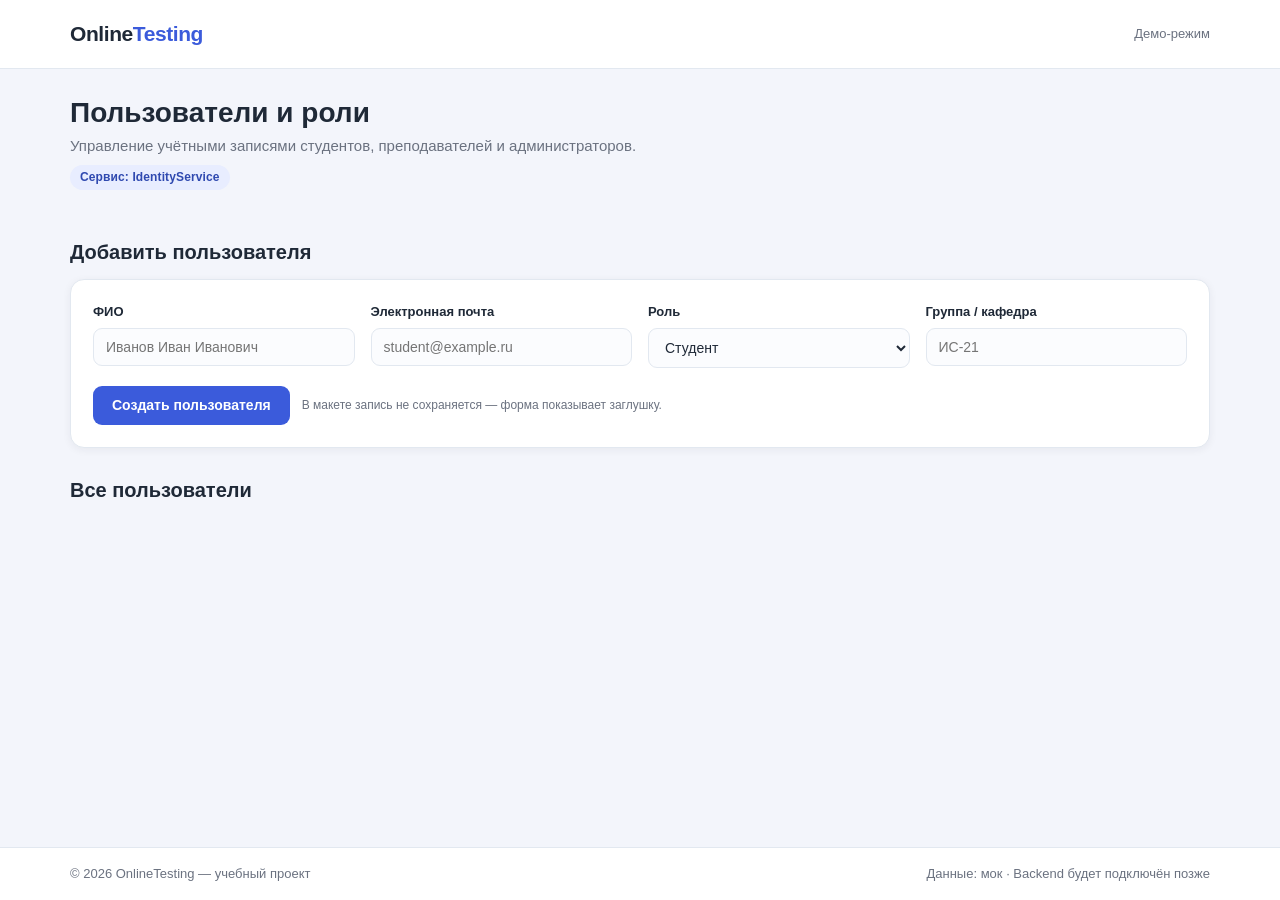
==== WebClient/wwwroot/pages/admin-users.html @ 362a285c "feat(web-client): add HTML pages for all roles" ====
<!DOCTYPE html>
<html lang="ru">
<head>
  <meta charset="UTF-8">
  <meta name="viewport" content="width=device-width, initial-scale=1.0">
  <title>Пользователи — OnlineTesting</title>
  <link rel="stylesheet" href="../css/style.css">
</head>
<body>
  <header id="app-header" class="app-header"></header>

  <main>
    <div class="container">
      <div class="page-head">
        <div>
          <h1>Пользователи и роли</h1>
          <p class="page-subtitle">Управление учётными записями студентов, преподавателей и администраторов.</p>
          <span class="service-note">Сервис: IdentityService</span>
        </div>
        <div id="users-actions"></div>
      </div>

      <div class="stats-grid" id="users-stats"></div>

      <div class="section-head">
        <h2 class="section-title">Добавить пользователя</h2>
      </div>

      <form class="form-card" id="user-form">
        <div class="form-grid">
          <div class="form-field">
            <label for="user-name-input">ФИО</label>
            <input id="user-name-input" type="text" name="fullName" placeholder="Иванов Иван Иванович">
          </div>
          <div class="form-field">
            <label for="user-email-input">Электронная почта</label>
            <input id="user-email-input" type="email" name="email" placeholder="student@example.ru">
          </div>
          <div class="form-field">
            <label for="user-role-input">Роль</label>
            <select id="user-role-input" name="role">
              <option value="student">Студент</option>
              <option value="teacher">Преподаватель</option>
              <option value="admin">Администратор</option>
            </select>
          </div>
          <div class="form-field">
            <label for="user-group-input">Группа / кафедра</label>
            <input id="user-group-input" type="text" name="group" placeholder="ИС-21">
          </div>
        </div>
        <div class="form-actions">
          <button class="btn btn-primary" type="submit">Создать пользователя</button>
          <span class="form-hint">В макете запись не сохраняется — форма показывает заглушку.</span>
        </div>
      </form>

      <h2 class="section-title">Все пользователи</h2>
      <div id="users-table"></div>
    </div>
  </main>

  <footer id="app-footer" class="app-footer"></footer>

  <script src="../js/data.js"></script>
  <script src="../js/layout.js"></script>
  <script src="../js/app.js"></script>
  <script src="../js/pages/admin-users.js"></script>
</body>
</html>
---- WebClient/wwwroot/css/style.css ----
:root {
    --color-bg: #f3f5fb;
    --color-surface: #ffffff;
    --color-text: #1f2937;
    --color-muted: #6b7280;
    --color-border: #e2e8f0;
    --color-primary: #3b5bdb;
    --color-primary-dark: #2f49b0;
    --color-primary-soft: #e8edff;
    --color-success: #188a5b;
    --color-success-soft: #e3f6ec;
    --color-warning: #a06405;
    --color-warning-soft: #fdf1d8;
    --color-danger: #b83232;
    --color-danger-soft: #fde7e7;
    --color-info: #21618c;
    --color-info-soft: #e2f0f9;
    --radius: 14px;
    --radius-sm: 9px;
    --shadow: 0 8px 24px rgba(31, 41, 55, 0.07);
    --shadow-sm: 0 2px 8px rgba(31, 41, 55, 0.06);
}

* {
    box-sizing: border-box;
}

html {
    scroll-behavior: smooth;
}

body {
    margin: 0;
    min-height: 100vh;
    display: flex;
    flex-direction: column;
    font-family: "Segoe UI", "Roboto", "Helvetica Neue", Arial, sans-serif;
    font-size: 15px;
    line-height: 1.55;
    color: var(--color-text);
    background: var(--color-bg);
}

a {
    color: var(--color-primary);
    text-decoration: none;
}

    a:hover {
        text-decoration: underline;
    }

h1,
h2,
h3,
h4 {
    margin: 0 0 8px;
    line-height: 1.25;
    font-weight: 650;
}

h1 {
    font-size: 28px;
}

h2 {
    font-size: 22px;
}

h3 {
    font-size: 17px;
}

p {
    margin: 0 0 10px;
}

ul {
    margin: 0;
    padding: 0;
    list-style: none;
}

img {
    max-width: 100%;
}


.container {
    width: 100%;
    max-width: 1180px;
    margin: 0 auto;
    padding: 0 20px;
}

main {
    flex: 1;
    padding: 26px 0 48px;
}

.page-head {
    display: flex;
    align-items: flex-start;
    justify-content: space-between;
    gap: 18px;
    margin-bottom: 20px;
    flex-wrap: wrap;
}

    .page-head h1 {
        margin-bottom: 4px;
    }

.page-subtitle {
    color: var(--color-muted);
    margin: 0;
}

.service-note {
    display: inline-block;
    margin-top: 8px;
    padding: 3px 10px;
    border-radius: 999px;
    background: var(--color-primary-soft);
    color: var(--color-primary-dark);
    font-size: 12px;
    font-weight: 600;
    letter-spacing: 0.01em;
}

.section-title {
    margin: 30px 0 14px;
    font-size: 20px;
}

.section-head {
    display: flex;
    align-items: center;
    justify-content: space-between;
    gap: 14px;
    margin: 30px 0 14px;
}

    .section-head .section-title {
        margin: 0;
    }

.muted {
    color: var(--color-muted);
}

.small {
    font-size: 13px;
}

.flex-between {
    display: flex;
    align-items: center;
    justify-content: space-between;
    gap: 12px;
    flex-wrap: wrap;
}

.stack {
    display: flex;
    flex-direction: column;
    gap: 10px;
}

.divider {
    height: 1px;
    background: var(--color-border);
    margin: 18px 0;
    border: 0;
}


.app-header {
    position: sticky;
    top: 0;
    z-index: 20;
    background: rgba(255, 255, 255, 0.96);
    border-bottom: 1px solid var(--color-border);
    backdrop-filter: blur(8px);
}

.header-inner {
    display: flex;
    align-items: center;
    gap: 26px;
    min-height: 68px;
    flex-wrap: wrap;
    padding-top: 8px;
    padding-bottom: 8px;
}

.brand {
    font-size: 21px;
    font-weight: 750;
    letter-spacing: -0.02em;
    color: var(--color-text);
}

    .brand span {
        color: var(--color-primary);
    }

    .brand:hover {
        text-decoration: none;
    }

.main-nav {
    display: flex;
    align-items: center;
    gap: 4px;
    flex-wrap: wrap;
    flex: 1;
}

.nav-link {
    padding: 7px 12px;
    border-radius: 999px;
    color: var(--color-muted);
    font-size: 14px;
    font-weight: 550;
    white-space: nowrap;
}

    .nav-link:hover {
        background: var(--color-bg);
        color: var(--color-text);
        text-decoration: none;
    }

.nav-link-active,
.nav-link-active:hover {
    background: var(--color-primary-soft);
    color: var(--color-primary-dark);
}

.user-box {
    display: flex;
    align-items: center;
    gap: 12px;
}

.user-info {
    display: flex;
    flex-direction: column;
    align-items: flex-end;
    line-height: 1.25;
}

.user-name {
    font-size: 14px;
    font-weight: 600;
}

.user-role {
    font-size: 12px;
    color: var(--color-muted);
}


.app-footer {
    border-top: 1px solid var(--color-border);
    background: var(--color-surface);
    padding: 16px 0;
}

.footer-inner {
    display: flex;
    justify-content: space-between;
    gap: 12px;
    flex-wrap: wrap;
    color: var(--color-muted);
    font-size: 13px;
}


.btn {
    display: inline-flex;
    align-items: center;
    justify-content: center;
    gap: 8px;
    padding: 10px 18px;
    border: 1px solid transparent;
    border-radius: var(--radius-sm);
    font-family: inherit;
    font-size: 14px;
    font-weight: 600;
    line-height: 1.2;
    cursor: pointer;
    transition: background 0.15s ease, color 0.15s ease, border-color 0.15s ease;
}

    .btn:hover {
        text-decoration: none;
    }

.btn-primary {
    background: var(--color-primary);
    color: #ffffff;
}

    .btn-primary:hover {
        background: var(--color-primary-dark);
    }

.btn-outline {
    background: transparent;
    color: var(--color-text);
    border-color: var(--color-border);
}

    .btn-outline:hover {
        border-color: var(--color-primary);
        color: var(--color-primary);
    }

.btn-soft {
    background: var(--color-primary-soft);
    color: var(--color-primary-dark);
}

    .btn-soft:hover {
        background: #dbe4ff;
    }

.btn-danger-soft {
    background: var(--color-danger-soft);
    color: var(--color-danger);
}

.btn-sm {
    padding: 6px 12px;
    font-size: 13px;
}

.btn-block {
    width: 100%;
}

.btn[disabled] {
    opacity: 0.55;
    cursor: not-allowed;
}


.cards-grid {
    display: grid;
    grid-template-columns: repeat(auto-fill, minmax(270px, 1fr));
    gap: 16px;
}

.stats-grid {
    display: grid;
    grid-template-columns: repeat(auto-fit, minmax(175px, 1fr));
    gap: 16px;
}

.two-column {
    display: grid;
    grid-template-columns: minmax(0, 2fr) minmax(0, 1fr);
    gap: 20px;
    align-items: start;
}

.card {
    position: relative;
    background: var(--color-surface);
    border: 1px solid var(--color-border);
    border-radius: var(--radius);
    padding: 20px;
    box-shadow: var(--shadow-sm);
}

.card-badge {
    position: absolute;
    top: 16px;
    right: 16px;
}

.card-title {
    margin-bottom: 6px;
    padding-right: 0;
}

.card-badge + .card-title {
    padding-right: 104px;
}

.card-subtitle {
    color: var(--color-primary-dark);
    font-size: 13px;
    font-weight: 600;
    margin-bottom: 8px;
}

.card-text {
    color: var(--color-muted);
    font-size: 14px;
    margin-bottom: 12px;
}

.card-meta {
    display: flex;
    flex-wrap: wrap;
    gap: 6px 14px;
    margin-bottom: 12px;
    font-size: 13px;
    color: var(--color-muted);
}

    .card-meta li {
        position: relative;
        padding-left: 14px;
    }

        .card-meta li::before {
            content: "";
            position: absolute;
            left: 0;
            top: 7px;
            width: 5px;
            height: 5px;
            border-radius: 50%;
            background: var(--color-primary);
        }

.card-link {
    display: inline-block;
    font-size: 14px;
    font-weight: 600;
    margin-top: 2px;
}

.stat-value {
    font-size: 32px;
    font-weight: 750;
    line-height: 1.1;
    margin: 4px 0 6px;
    color: var(--color-primary-dark);
}

.empty-state {
    padding: 28px 20px;
    text-align: center;
    border: 1px dashed var(--color-border);
    border-radius: var(--radius);
    background: var(--color-surface);
}


.badge {
    display: inline-block;
    padding: 4px 10px;
    border-radius: 999px;
    font-size: 12px;
    font-weight: 650;
    line-height: 1.4;
    white-space: nowrap;
}

.badge-success {
    background: var(--color-success-soft);
    color: var(--color-success);
}

.badge-warning {
    background: var(--color-warning-soft);
    color: var(--color-warning);
}

.badge-danger {
    background: var(--color-danger-soft);
    color: var(--color-danger);
}

.badge-info {
    background: var(--color-info-soft);
    color: var(--color-info);
}

.badge-muted {
    background: #eef1f5;
    color: var(--color-muted);
}


.table-wrap {
    width: 100%;
    overflow-x: auto;
    background: var(--color-surface);
    border: 1px solid var(--color-border);
    border-radius: var(--radius);
    box-shadow: var(--shadow-sm);
}

.data-table {
    width: 100%;
    border-collapse: collapse;
    font-size: 14px;
    min-width: 640px;
}

    .data-table th {
        text-align: left;
        padding: 13px 16px;
        background: #f8fafc;
        border-bottom: 1px solid var(--color-border);
        color: var(--color-muted);
        font-size: 12px;
        text-transform: uppercase;
        letter-spacing: 0.04em;
        font-weight: 700;
        white-space: nowrap;
    }

    .data-table td {
        padding: 13px 16px;
        border-bottom: 1px solid var(--color-border);
        vertical-align: middle;
    }

    .data-table tbody tr:last-child td {
        border-bottom: 0;
    }

    .data-table tbody tr:hover {
        background: #f8faff;
    }

.table-actions {
    display: flex;
    gap: 8px;
    flex-wrap: wrap;
}

.table-title {
    font-weight: 600;
}


.form-card {
    background: var(--color-surface);
    border: 1px solid var(--color-border);
    border-radius: var(--radius);
    padding: 22px;
    box-shadow: var(--shadow-sm);
}

.form-grid {
    display: grid;
    grid-template-columns: repeat(auto-fit, minmax(230px, 1fr));
    gap: 16px;
}

.form-field {
    display: flex;
    flex-direction: column;
    gap: 6px;
}

.form-field-full {
    grid-column: 1 / -1;
}

.form-stack {
    display: flex;
    flex-direction: column;
    gap: 14px;
}

.form-field label {
    font-size: 13px;
    font-weight: 650;
    color: var(--color-text);
}

.form-field input,
.form-field select,
.form-field textarea {
    width: 100%;
    padding: 10px 12px;
    border: 1px solid var(--color-border);
    border-radius: var(--radius-sm);
    background: #fbfcfe;
    color: var(--color-text);
    font-family: inherit;
    font-size: 14px;
    transition: border-color 0.15s ease, box-shadow 0.15s ease;
}

    .form-field input:focus,
    .form-field select:focus,
    .form-field textarea:focus {
        outline: none;
        border-color: var(--color-primary);
        box-shadow: 0 0 0 3px rgba(59, 91, 219, 0.12);
        background: #ffffff;
    }

.form-field textarea {
    min-height: 110px;
    resize: vertical;
}

.form-hint {
    font-size: 12px;
    color: var(--color-muted);
}

.form-actions {
    display: flex;
    align-items: center;
    gap: 12px;
    flex-wrap: wrap;
    margin-top: 18px;
}

.toolbar {
    display: flex;
    align-items: center;
    gap: 12px;
    flex-wrap: wrap;
    margin-bottom: 16px;
}

    .toolbar .form-field {
        min-width: 190px;
    }


.login-layout {
    display: grid;
    grid-template-columns: minmax(0, 1fr) minmax(0, 1fr);
    gap: 26px;
    align-items: stretch;
}

.login-card {
    background: var(--color-surface);
    border: 1px solid var(--color-border);
    border-radius: var(--radius);
    padding: 30px;
    box-shadow: var(--shadow);
}

.login-side {
    display: flex;
    flex-direction: column;
    justify-content: center;
    gap: 18px;
    padding: 34px;
    border-radius: var(--radius);
    color: #ffffff;
    background: linear-gradient(140deg, #3b5bdb 0%, #243b8f 100%);
    box-shadow: var(--shadow);
}

    .login-side h2 {
        color: #ffffff;
        font-size: 26px;
    }

    .login-side p {
        color: rgba(255, 255, 255, 0.82);
        margin: 0;
    }

    .login-side ul {
        display: flex;
        flex-direction: column;
        gap: 10px;
        font-size: 14px;
    }

    .login-side li {
        position: relative;
        padding-left: 24px;
        color: rgba(255, 255, 255, 0.92);
    }

        .login-side li::before {
            content: "✓";
            position: absolute;
            left: 0;
            top: -1px;
            font-weight: 700;
            color: #a9c1ff;
        }

.login-note {
    margin-top: 20px;
    padding: 12px 14px;
    border-radius: var(--radius-sm);
    background: var(--color-primary-soft);
    color: var(--color-primary-dark);
    font-size: 13px;
}

.demo-accounts {
    display: flex;
    flex-direction: column;
    gap: 8px;
    margin-top: 16px;
}

    .demo-accounts li {
        display: flex;
        justify-content: space-between;
        gap: 10px;
        padding: 9px 12px;
        border: 1px solid var(--color-border);
        border-radius: var(--radius-sm);
        background: #fbfcfe;
        color: var(--color-text);
        font-size: 13px;
    }


.course-hero {
    background: linear-gradient(135deg, #ffffff 0%, #eef2ff 100%);
    border: 1px solid var(--color-border);
    border-radius: var(--radius);
    padding: 26px;
    box-shadow: var(--shadow-sm);
    margin-bottom: 22px;
}

.course-meta {
    display: flex;
    flex-wrap: wrap;
    gap: 8px 18px;
    margin-top: 12px;
    font-size: 13px;
    color: var(--color-muted);
}

.module-list {
    display: flex;
    flex-direction: column;
    gap: 14px;
}

.module-card {
    background: var(--color-surface);
    border: 1px solid var(--color-border);
    border-radius: var(--radius);
    padding: 18px 20px;
    box-shadow: var(--shadow-sm);
}

.module-head {
    display: flex;
    align-items: center;
    gap: 14px;
    margin-bottom: 10px;
}

.module-number {
    display: inline-flex;
    align-items: center;
    justify-content: center;
    min-width: 34px;
    height: 34px;
    border-radius: 10px;
    background: var(--color-primary-soft);
    color: var(--color-primary-dark);
    font-weight: 700;
}

.module-head h3 {
    margin: 0;
}

.material-list {
    display: flex;
    flex-direction: column;
    gap: 8px;
    margin-top: 12px;
}

.material-item {
    display: flex;
    align-items: center;
    justify-content: space-between;
    gap: 12px;
    padding: 9px 12px;
    border-radius: var(--radius-sm);
    background: #f8fafc;
    border: 1px solid #eef2f7;
}

.material-name {
    display: flex;
    align-items: center;
    gap: 10px;
}

.material-type {
    font-size: 11px;
    font-weight: 700;
    text-transform: uppercase;
    letter-spacing: 0.04em;
    color: var(--color-primary-dark);
    background: var(--color-primary-soft);
    border-radius: 6px;
    padding: 3px 8px;
    white-space: nowrap;
}


.test-toolbar {
    display: flex;
    align-items: center;
    justify-content: space-between;
    gap: 16px;
    flex-wrap: wrap;
    background: var(--color-surface);
    border: 1px solid var(--color-border);
    border-radius: var(--radius);
    padding: 16px 20px;
    margin-bottom: 18px;
    box-shadow: var(--shadow-sm);
}

.timer {
    display: inline-flex;
    align-items: center;
    gap: 8px;
    padding: 8px 16px;
    border-radius: 999px;
    background: var(--color-warning-soft);
    color: var(--color-warning);
    font-size: 20px;
    font-weight: 750;
    font-variant-numeric: tabular-nums;
}

.timer-label {
    font-size: 12px;
    font-weight: 600;
    text-transform: uppercase;
    letter-spacing: 0.05em;
}

.question-list {
    display: flex;
    flex-direction: column;
    gap: 16px;
}

.question-card {
    background: var(--color-surface);
    border: 1px solid var(--color-border);
    border-radius: var(--radius);
    padding: 22px;
    box-shadow: var(--shadow-sm);
}

.question-head {
    display: flex;
    align-items: flex-start;
    gap: 12px;
    margin-bottom: 12px;
}

.question-number {
    display: inline-flex;
    align-items: center;
    justify-content: center;
    min-width: 30px;
    height: 30px;
    border-radius: 50%;
    background: var(--color-primary);
    color: #ffffff;
    font-weight: 700;
    font-size: 13px;
}

.question-text {
    font-size: 16px;
    font-weight: 600;
    margin: 4px 0 0;
}

.question-points {
    margin-left: auto;
    font-size: 12px;
    color: var(--color-muted);
    white-space: nowrap;
}

.question-type {
    display: block;
    margin-bottom: 10px;
    font-size: 12px;
    color: var(--color-muted);
}

.options-list {
    display: flex;
    flex-direction: column;
    gap: 8px;
    margin-top: 12px;
}

.option-row {
    display: flex;
    align-items: center;
    gap: 10px;
    padding: 10px 13px;
    border: 1px solid var(--color-border);
    border-radius: var(--radius-sm);
    background: #fbfcfe;
    cursor: pointer;
    font-size: 14px;
}

    .option-row:hover {
        border-color: var(--color-primary);
        background: var(--color-primary-soft);
    }

    .option-row input {
        width: 17px;
        height: 17px;
        accent-color: var(--color-primary);
    }

.answer-input,
.code-editor {
    width: 100%;
    margin-top: 12px;
    padding: 11px 13px;
    border: 1px solid var(--color-border);
    border-radius: var(--radius-sm);
    background: #fbfcfe;
    font-family: inherit;
    font-size: 14px;
}

.code-editor {
    min-height: 170px;
    resize: vertical;
    font-family: "Consolas", "Courier New", monospace;
    font-size: 13px;
    line-height: 1.5;
    background: #1e2433;
    color: #e7ecf7;
    border-color: #1e2433;
}

.code-label {
    display: flex;
    align-items: center;
    gap: 6px;
    margin-top: 12px;
    font-size: 12px;
    font-weight: 650;
    color: var(--color-muted);
    text-transform: uppercase;
    letter-spacing: 0.04em;
}

.test-submit-bar {
    display: flex;
    align-items: center;
    justify-content: space-between;
    gap: 14px;
    flex-wrap: wrap;
    margin-top: 20px;
    padding: 18px 20px;
    background: var(--color-surface);
    border: 1px solid var(--color-border);
    border-radius: var(--radius);
    box-shadow: var(--shadow-sm);
}


.chart-card {
    background: var(--color-surface);
    border: 1px solid var(--color-border);
    border-radius: var(--radius);
    padding: 20px;
    box-shadow: var(--shadow-sm);
}

.chart-title {
    margin-bottom: 16px;
    font-size: 16px;
    font-weight: 650;
}

.bar-row {
    display: grid;
    grid-template-columns: 150px minmax(0, 1fr) 64px;
    align-items: center;
    gap: 12px;
    margin-bottom: 12px;
}

.bar-label {
    font-size: 13px;
    color: var(--color-text);
    overflow: hidden;
    text-overflow: ellipsis;
    white-space: nowrap;
}

.bar-track {
    height: 12px;
    border-radius: 999px;
    background: #edf1f7;
    overflow: hidden;
}

.bar-fill {
    display: block;
    height: 100%;
    border-radius: 999px;
    background: linear-gradient(90deg, #5c7cfa, #3b5bdb);
    transition: width 0.4s ease;
}

.bar-fill-green {
    background: linear-gradient(90deg, #38b27c, #188a5b);
}

.bar-value {
    text-align: right;
    font-size: 13px;
    font-weight: 700;
    color: var(--color-muted);
    font-variant-numeric: tabular-nums;
}

.chart-legend {
    display: flex;
    gap: 18px;
    flex-wrap: wrap;
    margin-top: 14px;
    font-size: 12px;
    color: var(--color-muted);
}

.legend-item {
    display: inline-flex;
    align-items: center;
    gap: 6px;
}

.legend-dot {
    width: 9px;
    height: 9px;
    border-radius: 50%;
    background: var(--color-primary);
}

.legend-dot-green {
    background: var(--color-success);
}


.pill {
    display: inline-block;
    padding: 4px 10px;
    border-radius: 999px;
    background: #eef1f5;
    color: var(--color-muted);
    font-size: 12px;
    font-weight: 600;
}

.progress-note {
    font-size: 12px;
    color: var(--color-muted);
    margin-top: 4px;
}

.notice {
    padding: 14px 16px;
    border-radius: var(--radius-sm);
    background: var(--color-info-soft);
    color: var(--color-info);
    font-size: 13px;
    border: 1px solid #cfe4f2;
}

.grade-form {
    display: flex;
    align-items: center;
    gap: 8px;
    flex-wrap: wrap;
}

    .grade-form select {
        padding: 6px 8px;
        border: 1px solid var(--color-border);
        border-radius: 7px;
        font-family: inherit;
        font-size: 13px;
        background: #fbfcfe;
    }


.w-0 {
    width: 0%;
}

.w-5 {
    width: 5%;
}

.w-10 {
    width: 10%;
}

.w-15 {
    width: 15%;
}

.w-20 {
    width: 20%;
}

.w-25 {
    width: 25%;
}

.w-30 {
    width: 30%;
}

.w-35 {
    width: 35%;
}

.w-40 {
    width: 40%;
}

.w-45 {
    width: 45%;
}

.w-50 {
    width: 50%;
}

.w-55 {
    width: 55%;
}

.w-60 {
    width: 60%;
}

.w-65 {
    width: 65%;
}

.w-70 {
    width: 70%;
}

.w-75 {
    width: 75%;
}

.w-80 {
    width: 80%;
}

.w-85 {
    width: 85%;
}

.w-90 {
    width: 90%;
}

.w-95 {
    width: 95%;
}

.w-100 {
    width: 100%;
}


@media (max-width: 900px) {
    .two-column {
        grid-template-columns: 1fr;
    }

    .login-layout {
        grid-template-columns: 1fr;
    }

    .login-side {
        order: -1;
        padding: 26px;
    }
}

@media (max-width: 700px) {
    h1 {
        font-size: 23px;
    }

    .header-inner {
        gap: 10px;
        min-height: 0;
    }

    .main-nav {
        order: 3;
        flex: 1 0 100%;
        width: 100%;
        flex-wrap: wrap;
        overflow-x: visible;
        padding-bottom: 4px;
    }

    .nav-link {
        padding: 6px 10px;
        font-size: 13px;
    }

    .user-box {
        margin-left: auto;
    }

    .user-info {
        display: none;
    }

    .bar-row {
        grid-template-columns: 100px minmax(0, 1fr) 52px;
        gap: 8px;
    }

    .test-submit-bar {
        flex-direction: column;
        align-items: stretch;
    }

    .form-card,
    .card,
    .question-card {
        padding: 16px;
    }

    .login-card {
        padding: 22px;
    }
}

@media (max-width: 480px) {
    .container {
        padding: 0 14px;
    }

    .badge {
        white-space: normal;
    }
}
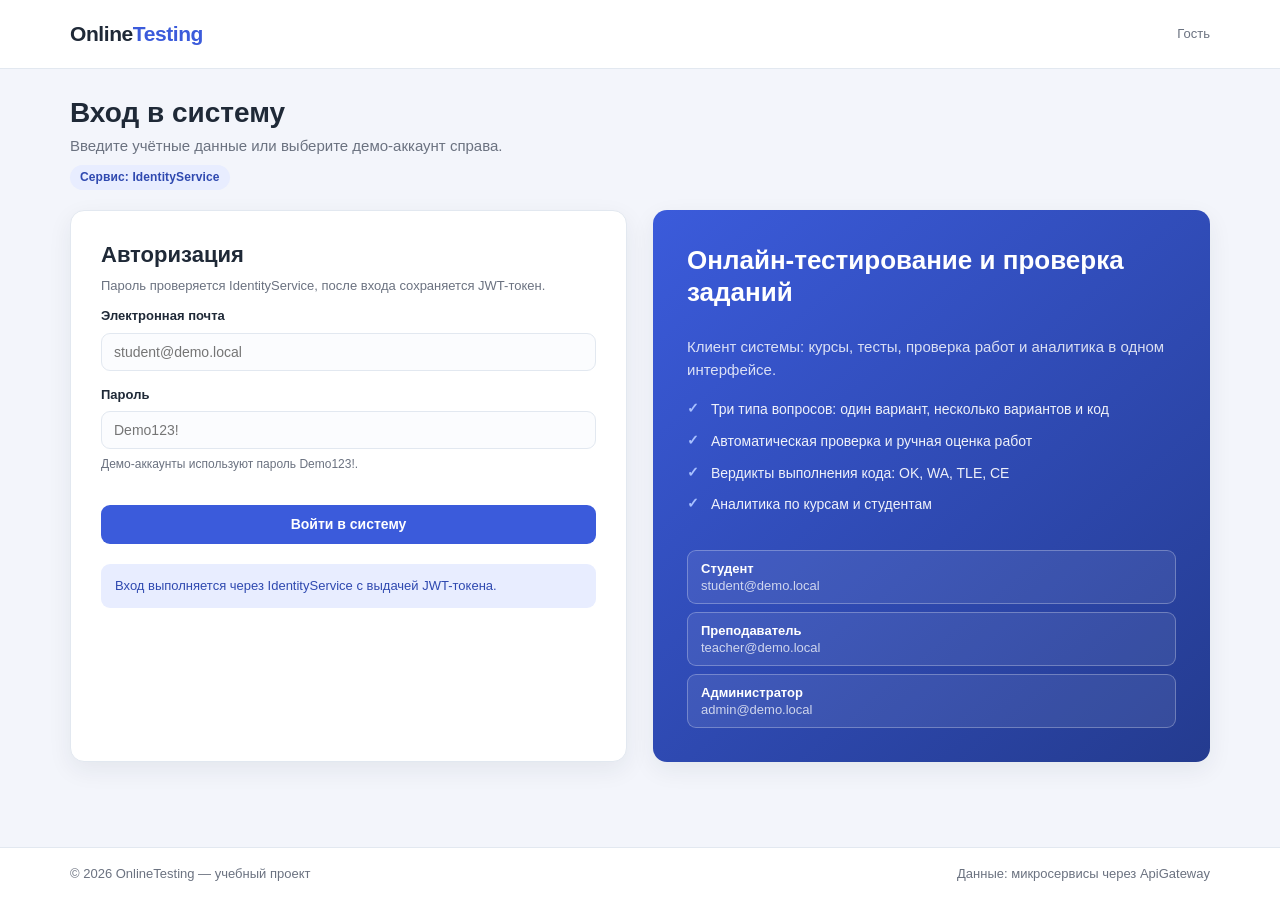
==== commit f23dcf47: "feat: connect web client to real backend APIs - WebClient: real JWT login, API client, dashboards, c" ====
--- a/WebClient/wwwroot/pages/admin-users.html
+++ b/WebClient/wwwroot/pages/admin-users.html
@@ -29,12 +29,20 @@
       <form class="form-card" id="user-form">
         <div class="form-grid">
           <div class="form-field">
-            <label for="user-name-input">ФИО</label>
-            <input id="user-name-input" type="text" name="fullName" placeholder="Иванов Иван Иванович">
+            <label for="user-first-name">Имя</label>
+            <input id="user-first-name" type="text" name="firstName" minlength="2" maxlength="40" placeholder="Иван" required>
+          </div>
+          <div class="form-field">
+            <label for="user-last-name">Фамилия</label>
+            <input id="user-last-name" type="text" name="lastName" minlength="2" maxlength="50" placeholder="Иванов" required>
           </div>
           <div class="form-field">
             <label for="user-email-input">Электронная почта</label>
-            <input id="user-email-input" type="email" name="email" placeholder="student@example.ru">
+            <input id="user-email-input" type="email" name="email" maxlength="100" placeholder="student@example.ru" required>
+          </div>
+          <div class="form-field">
+            <label for="user-password-input">Пароль</label>
+            <input id="user-password-input" type="password" name="password" minlength="6" maxlength="100" placeholder="Не менее 6 символов" required>
           </div>
           <div class="form-field">
             <label for="user-role-input">Роль</label>
@@ -44,25 +52,25 @@
               <option value="admin">Администратор</option>
             </select>
           </div>
-          <div class="form-field">
-            <label for="user-group-input">Группа / кафедра</label>
-            <input id="user-group-input" type="text" name="group" placeholder="ИС-21">
-          </div>
         </div>
         <div class="form-actions">
           <button class="btn btn-primary" type="submit">Создать пользователя</button>
-          <span class="form-hint">В макете запись не сохраняется — форма показывает заглушку.</span>
+          <span class="form-hint">Пользователь сможет войти с указанной почтой и паролем.</span>
         </div>
       </form>
 
-      <h2 class="section-title">Все пользователи</h2>
+      <div class="section-head">
+        <h2 class="section-title">Заявки на роль преподавателя</h2>
+      </div>
+      <div id="applications-table"></div>
+
+      <h2 class="section-title">Список пользователей</h2>
       <div id="users-table"></div>
     </div>
   </main>
 
   <footer id="app-footer" class="app-footer"></footer>
 
-  <script src="../js/data.js"></script>
   <script src="../js/layout.js"></script>
   <script src="../js/app.js"></script>
   <script src="../js/pages/admin-users.js"></script>
--- a/WebClient/wwwroot/css/style.css
+++ b/WebClient/wwwroot/css/style.css
@@ -1,1271 +1,1401 @@
+/* ============================================================
+   OnlineTesting WebClient — единый стиль макета.
+   Только чистый CSS, без внешних библиотек и CDN.
+   ============================================================ */
 
 :root {
-    --color-bg: #f3f5fb;
-    --color-surface: #ffffff;
-    --color-text: #1f2937;
-    --color-muted: #6b7280;
-    --color-border: #e2e8f0;
-    --color-primary: #3b5bdb;
-    --color-primary-dark: #2f49b0;
-    --color-primary-soft: #e8edff;
-    --color-success: #188a5b;
-    --color-success-soft: #e3f6ec;
-    --color-warning: #a06405;
-    --color-warning-soft: #fdf1d8;
-    --color-danger: #b83232;
-    --color-danger-soft: #fde7e7;
-    --color-info: #21618c;
-    --color-info-soft: #e2f0f9;
-    --radius: 14px;
-    --radius-sm: 9px;
-    --shadow: 0 8px 24px rgba(31, 41, 55, 0.07);
-    --shadow-sm: 0 2px 8px rgba(31, 41, 55, 0.06);
+  --color-bg: #f3f5fb;
+  --color-surface: #ffffff;
+  --color-text: #1f2937;
+  --color-muted: #6b7280;
+  --color-border: #e2e8f0;
+  --color-primary: #3b5bdb;
+  --color-primary-dark: #2f49b0;
+  --color-primary-soft: #e8edff;
+  --color-success: #188a5b;
+  --color-success-soft: #e3f6ec;
+  --color-warning: #a06405;
+  --color-warning-soft: #fdf1d8;
+  --color-danger: #b83232;
+  --color-danger-soft: #fde7e7;
+  --color-info: #21618c;
+  --color-info-soft: #e2f0f9;
+  --radius: 14px;
+  --radius-sm: 9px;
+  --shadow: 0 8px 24px rgba(31, 41, 55, 0.07);
+  --shadow-sm: 0 2px 8px rgba(31, 41, 55, 0.06);
 }
 
 * {
-    box-sizing: border-box;
+  box-sizing: border-box;
 }
 
 html {
-    scroll-behavior: smooth;
+  scroll-behavior: smooth;
 }
 
 body {
-    margin: 0;
-    min-height: 100vh;
-    display: flex;
-    flex-direction: column;
-    font-family: "Segoe UI", "Roboto", "Helvetica Neue", Arial, sans-serif;
-    font-size: 15px;
-    line-height: 1.55;
-    color: var(--color-text);
-    background: var(--color-bg);
+  margin: 0;
+  min-height: 100vh;
+  display: flex;
+  flex-direction: column;
+  font-family: "Segoe UI", "Roboto", "Helvetica Neue", Arial, sans-serif;
+  font-size: 15px;
+  line-height: 1.55;
+  color: var(--color-text);
+  background: var(--color-bg);
 }
 
 a {
-    color: var(--color-primary);
-    text-decoration: none;
-}
-
-    a:hover {
-        text-decoration: underline;
-    }
+  color: var(--color-primary);
+  text-decoration: none;
+}
+
+a:hover {
+  text-decoration: underline;
+}
 
 h1,
 h2,
 h3,
 h4 {
-    margin: 0 0 8px;
-    line-height: 1.25;
-    font-weight: 650;
+  margin: 0 0 8px;
+  line-height: 1.25;
+  font-weight: 650;
 }
 
 h1 {
-    font-size: 28px;
+  font-size: 28px;
 }
 
 h2 {
-    font-size: 22px;
+  font-size: 22px;
 }
 
 h3 {
-    font-size: 17px;
+  font-size: 17px;
 }
 
 p {
-    margin: 0 0 10px;
+  margin: 0 0 10px;
 }
 
 ul {
-    margin: 0;
-    padding: 0;
-    list-style: none;
+  margin: 0;
+  padding: 0;
+  list-style: none;
 }
 
 img {
-    max-width: 100%;
-}
-
+  max-width: 100%;
+}
+
+/* ---------- Каркас ---------- */
 
 .container {
-    width: 100%;
-    max-width: 1180px;
-    margin: 0 auto;
-    padding: 0 20px;
+  width: 100%;
+  max-width: 1180px;
+  margin: 0 auto;
+  padding: 0 20px;
 }
 
 main {
-    flex: 1;
-    padding: 26px 0 48px;
+  flex: 1;
+  padding: 26px 0 48px;
 }
 
 .page-head {
-    display: flex;
-    align-items: flex-start;
-    justify-content: space-between;
-    gap: 18px;
-    margin-bottom: 20px;
-    flex-wrap: wrap;
-}
-
-    .page-head h1 {
-        margin-bottom: 4px;
-    }
+  display: flex;
+  align-items: flex-start;
+  justify-content: space-between;
+  gap: 18px;
+  margin-bottom: 20px;
+  flex-wrap: wrap;
+}
+
+.page-head h1 {
+  margin-bottom: 4px;
+}
 
 .page-subtitle {
-    color: var(--color-muted);
-    margin: 0;
+  color: var(--color-muted);
+  margin: 0;
 }
 
 .service-note {
-    display: inline-block;
-    margin-top: 8px;
-    padding: 3px 10px;
-    border-radius: 999px;
-    background: var(--color-primary-soft);
-    color: var(--color-primary-dark);
-    font-size: 12px;
-    font-weight: 600;
-    letter-spacing: 0.01em;
+  display: inline-block;
+  margin-top: 8px;
+  padding: 3px 10px;
+  border-radius: 999px;
+  background: var(--color-primary-soft);
+  color: var(--color-primary-dark);
+  font-size: 12px;
+  font-weight: 600;
+  letter-spacing: 0.01em;
 }
 
 .section-title {
-    margin: 30px 0 14px;
-    font-size: 20px;
+  margin: 30px 0 14px;
+  font-size: 20px;
 }
 
 .section-head {
-    display: flex;
-    align-items: center;
-    justify-content: space-between;
-    gap: 14px;
-    margin: 30px 0 14px;
-}
-
-    .section-head .section-title {
-        margin: 0;
-    }
+  display: flex;
+  align-items: center;
+  justify-content: space-between;
+  gap: 14px;
+  margin: 30px 0 14px;
+}
+
+.section-head .section-title {
+  margin: 0;
+}
 
 .muted {
-    color: var(--color-muted);
+  color: var(--color-muted);
 }
 
 .small {
-    font-size: 13px;
+  font-size: 13px;
 }
 
 .flex-between {
-    display: flex;
-    align-items: center;
-    justify-content: space-between;
-    gap: 12px;
-    flex-wrap: wrap;
+  display: flex;
+  align-items: center;
+  justify-content: space-between;
+  gap: 12px;
+  flex-wrap: wrap;
 }
 
 .stack {
-    display: flex;
-    flex-direction: column;
-    gap: 10px;
+  display: flex;
+  flex-direction: column;
+  gap: 10px;
 }
 
 .divider {
-    height: 1px;
-    background: var(--color-border);
-    margin: 18px 0;
-    border: 0;
-}
-
+  height: 1px;
+  background: var(--color-border);
+  margin: 18px 0;
+  border: 0;
+}
+
+/* ---------- Шапка ---------- */
 
 .app-header {
-    position: sticky;
-    top: 0;
-    z-index: 20;
-    background: rgba(255, 255, 255, 0.96);
-    border-bottom: 1px solid var(--color-border);
-    backdrop-filter: blur(8px);
+  position: sticky;
+  top: 0;
+  z-index: 20;
+  background: rgba(255, 255, 255, 0.96);
+  border-bottom: 1px solid var(--color-border);
+  backdrop-filter: blur(8px);
 }
 
 .header-inner {
-    display: flex;
-    align-items: center;
-    gap: 26px;
-    min-height: 68px;
-    flex-wrap: wrap;
-    padding-top: 8px;
-    padding-bottom: 8px;
+  display: flex;
+  align-items: center;
+  gap: 26px;
+  min-height: 68px;
+  flex-wrap: wrap;
+  padding-top: 8px;
+  padding-bottom: 8px;
 }
 
 .brand {
-    font-size: 21px;
-    font-weight: 750;
-    letter-spacing: -0.02em;
-    color: var(--color-text);
-}
-
-    .brand span {
-        color: var(--color-primary);
-    }
-
-    .brand:hover {
-        text-decoration: none;
-    }
+  font-size: 21px;
+  font-weight: 750;
+  letter-spacing: -0.02em;
+  color: var(--color-text);
+}
+
+.brand span {
+  color: var(--color-primary);
+}
+
+.brand:hover {
+  text-decoration: none;
+}
 
 .main-nav {
-    display: flex;
-    align-items: center;
-    gap: 4px;
-    flex-wrap: wrap;
-    flex: 1;
+  display: flex;
+  align-items: center;
+  gap: 4px;
+  flex-wrap: wrap;
+  flex: 1;
 }
 
 .nav-link {
-    padding: 7px 12px;
-    border-radius: 999px;
-    color: var(--color-muted);
-    font-size: 14px;
-    font-weight: 550;
-    white-space: nowrap;
-}
-
-    .nav-link:hover {
-        background: var(--color-bg);
-        color: var(--color-text);
-        text-decoration: none;
-    }
+  padding: 7px 12px;
+  border-radius: 999px;
+  color: var(--color-muted);
+  font-size: 14px;
+  font-weight: 550;
+  white-space: nowrap;
+}
+
+.nav-link:hover {
+  background: var(--color-bg);
+  color: var(--color-text);
+  text-decoration: none;
+}
 
 .nav-link-active,
 .nav-link-active:hover {
-    background: var(--color-primary-soft);
-    color: var(--color-primary-dark);
+  background: var(--color-primary-soft);
+  color: var(--color-primary-dark);
 }
 
 .user-box {
-    display: flex;
-    align-items: center;
-    gap: 12px;
+  display: flex;
+  align-items: center;
+  gap: 12px;
 }
 
 .user-info {
-    display: flex;
-    flex-direction: column;
-    align-items: flex-end;
-    line-height: 1.25;
+  display: flex;
+  flex-direction: column;
+  align-items: flex-end;
+  line-height: 1.25;
 }
 
 .user-name {
-    font-size: 14px;
-    font-weight: 600;
+  font-size: 14px;
+  font-weight: 600;
 }
 
 .user-role {
-    font-size: 12px;
-    color: var(--color-muted);
-}
-
+  font-size: 12px;
+  color: var(--color-muted);
+}
+
+/* ---------- Подвал ---------- */
 
 .app-footer {
-    border-top: 1px solid var(--color-border);
-    background: var(--color-surface);
-    padding: 16px 0;
+  border-top: 1px solid var(--color-border);
+  background: var(--color-surface);
+  padding: 16px 0;
 }
 
 .footer-inner {
-    display: flex;
-    justify-content: space-between;
-    gap: 12px;
-    flex-wrap: wrap;
-    color: var(--color-muted);
-    font-size: 13px;
-}
-
+  display: flex;
+  justify-content: space-between;
+  gap: 12px;
+  flex-wrap: wrap;
+  color: var(--color-muted);
+  font-size: 13px;
+}
+
+/* ---------- Кнопки ---------- */
 
 .btn {
-    display: inline-flex;
-    align-items: center;
-    justify-content: center;
-    gap: 8px;
-    padding: 10px 18px;
-    border: 1px solid transparent;
-    border-radius: var(--radius-sm);
-    font-family: inherit;
-    font-size: 14px;
-    font-weight: 600;
-    line-height: 1.2;
-    cursor: pointer;
-    transition: background 0.15s ease, color 0.15s ease, border-color 0.15s ease;
-}
-
-    .btn:hover {
-        text-decoration: none;
-    }
+  display: inline-flex;
+  align-items: center;
+  justify-content: center;
+  gap: 8px;
+  padding: 10px 18px;
+  border: 1px solid transparent;
+  border-radius: var(--radius-sm);
+  font-family: inherit;
+  font-size: 14px;
+  font-weight: 600;
+  line-height: 1.2;
+  cursor: pointer;
+  transition: background 0.15s ease, color 0.15s ease, border-color 0.15s ease;
+}
+
+.btn:hover {
+  text-decoration: none;
+}
 
 .btn-primary {
-    background: var(--color-primary);
-    color: #ffffff;
-}
-
-    .btn-primary:hover {
-        background: var(--color-primary-dark);
-    }
+  background: var(--color-primary);
+  color: #ffffff;
+}
+
+.btn-primary:hover {
+  background: var(--color-primary-dark);
+}
 
 .btn-outline {
-    background: transparent;
-    color: var(--color-text);
-    border-color: var(--color-border);
-}
-
-    .btn-outline:hover {
-        border-color: var(--color-primary);
-        color: var(--color-primary);
-    }
+  background: transparent;
+  color: var(--color-text);
+  border-color: var(--color-border);
+}
+
+.btn-outline:hover {
+  border-color: var(--color-primary);
+  color: var(--color-primary);
+}
 
 .btn-soft {
-    background: var(--color-primary-soft);
-    color: var(--color-primary-dark);
-}
-
-    .btn-soft:hover {
-        background: #dbe4ff;
-    }
+  background: var(--color-primary-soft);
+  color: var(--color-primary-dark);
+}
+
+.btn-soft:hover {
+  background: #dbe4ff;
+}
 
 .btn-danger-soft {
-    background: var(--color-danger-soft);
-    color: var(--color-danger);
+  background: var(--color-danger-soft);
+  color: var(--color-danger);
 }
 
 .btn-sm {
-    padding: 6px 12px;
-    font-size: 13px;
+  padding: 6px 12px;
+  font-size: 13px;
 }
 
 .btn-block {
-    width: 100%;
+  width: 100%;
 }
 
 .btn[disabled] {
-    opacity: 0.55;
-    cursor: not-allowed;
-}
-
+  opacity: 0.55;
+  cursor: not-allowed;
+}
+
+/* ---------- Карточки ---------- */
 
 .cards-grid {
-    display: grid;
-    grid-template-columns: repeat(auto-fill, minmax(270px, 1fr));
-    gap: 16px;
+  display: grid;
+  grid-template-columns: repeat(auto-fill, minmax(270px, 1fr));
+  gap: 16px;
 }
 
 .stats-grid {
-    display: grid;
-    grid-template-columns: repeat(auto-fit, minmax(175px, 1fr));
-    gap: 16px;
+  display: grid;
+  grid-template-columns: repeat(auto-fit, minmax(175px, 1fr));
+  gap: 16px;
 }
 
 .two-column {
-    display: grid;
-    grid-template-columns: minmax(0, 2fr) minmax(0, 1fr);
-    gap: 20px;
-    align-items: start;
+  display: grid;
+  grid-template-columns: minmax(0, 2fr) minmax(0, 1fr);
+  gap: 20px;
+  align-items: start;
 }
 
 .card {
-    position: relative;
-    background: var(--color-surface);
-    border: 1px solid var(--color-border);
-    border-radius: var(--radius);
-    padding: 20px;
-    box-shadow: var(--shadow-sm);
+  position: relative;
+  background: var(--color-surface);
+  border: 1px solid var(--color-border);
+  border-radius: var(--radius);
+  padding: 20px;
+  box-shadow: var(--shadow-sm);
 }
 
 .card-badge {
-    position: absolute;
-    top: 16px;
-    right: 16px;
+  position: absolute;
+  top: 16px;
+  right: 16px;
 }
 
 .card-title {
-    margin-bottom: 6px;
-    padding-right: 0;
+  margin-bottom: 6px;
+  padding-right: 0;
 }
 
 .card-badge + .card-title {
-    padding-right: 104px;
+  padding-right: 104px;
 }
 
 .card-subtitle {
-    color: var(--color-primary-dark);
-    font-size: 13px;
-    font-weight: 600;
-    margin-bottom: 8px;
+  color: var(--color-primary-dark);
+  font-size: 13px;
+  font-weight: 600;
+  margin-bottom: 8px;
 }
 
 .card-text {
-    color: var(--color-muted);
-    font-size: 14px;
-    margin-bottom: 12px;
+  color: var(--color-muted);
+  font-size: 14px;
+  margin-bottom: 12px;
 }
 
 .card-meta {
-    display: flex;
-    flex-wrap: wrap;
-    gap: 6px 14px;
-    margin-bottom: 12px;
-    font-size: 13px;
-    color: var(--color-muted);
-}
-
-    .card-meta li {
-        position: relative;
-        padding-left: 14px;
-    }
-
-        .card-meta li::before {
-            content: "";
-            position: absolute;
-            left: 0;
-            top: 7px;
-            width: 5px;
-            height: 5px;
-            border-radius: 50%;
-            background: var(--color-primary);
-        }
+  display: flex;
+  flex-wrap: wrap;
+  gap: 6px 14px;
+  margin-bottom: 12px;
+  font-size: 13px;
+  color: var(--color-muted);
+}
+
+.card-meta li {
+  position: relative;
+  padding-left: 14px;
+}
+
+.card-meta li::before {
+  content: "";
+  position: absolute;
+  left: 0;
+  top: 7px;
+  width: 5px;
+  height: 5px;
+  border-radius: 50%;
+  background: var(--color-primary);
+}
 
 .card-link {
-    display: inline-block;
-    font-size: 14px;
-    font-weight: 600;
-    margin-top: 2px;
+  display: inline-block;
+  font-size: 14px;
+  font-weight: 600;
+  margin-top: 2px;
 }
 
 .stat-value {
-    font-size: 32px;
-    font-weight: 750;
-    line-height: 1.1;
-    margin: 4px 0 6px;
-    color: var(--color-primary-dark);
+  font-size: 32px;
+  font-weight: 750;
+  line-height: 1.1;
+  margin: 4px 0 6px;
+  color: var(--color-primary-dark);
 }
 
 .empty-state {
-    padding: 28px 20px;
-    text-align: center;
-    border: 1px dashed var(--color-border);
-    border-radius: var(--radius);
-    background: var(--color-surface);
-}
-
+  padding: 28px 20px;
+  text-align: center;
+  border: 1px dashed var(--color-border);
+  border-radius: var(--radius);
+  background: var(--color-surface);
+}
+
+/* ---------- Бейджи ---------- */
 
 .badge {
-    display: inline-block;
-    padding: 4px 10px;
-    border-radius: 999px;
-    font-size: 12px;
-    font-weight: 650;
-    line-height: 1.4;
-    white-space: nowrap;
+  display: inline-block;
+  padding: 4px 10px;
+  border-radius: 999px;
+  font-size: 12px;
+  font-weight: 650;
+  line-height: 1.4;
+  white-space: nowrap;
 }
 
 .badge-success {
-    background: var(--color-success-soft);
-    color: var(--color-success);
+  background: var(--color-success-soft);
+  color: var(--color-success);
 }
 
 .badge-warning {
-    background: var(--color-warning-soft);
-    color: var(--color-warning);
+  background: var(--color-warning-soft);
+  color: var(--color-warning);
 }
 
 .badge-danger {
-    background: var(--color-danger-soft);
-    color: var(--color-danger);
+  background: var(--color-danger-soft);
+  color: var(--color-danger);
 }
 
 .badge-info {
-    background: var(--color-info-soft);
-    color: var(--color-info);
+  background: var(--color-info-soft);
+  color: var(--color-info);
 }
 
 .badge-muted {
-    background: #eef1f5;
-    color: var(--color-muted);
-}
-
+  background: #eef1f5;
+  color: var(--color-muted);
+}
+
+/* ---------- Таблицы ---------- */
 
 .table-wrap {
-    width: 100%;
-    overflow-x: auto;
-    background: var(--color-surface);
-    border: 1px solid var(--color-border);
-    border-radius: var(--radius);
-    box-shadow: var(--shadow-sm);
+  width: 100%;
+  overflow-x: auto;
+  background: var(--color-surface);
+  border: 1px solid var(--color-border);
+  border-radius: var(--radius);
+  box-shadow: var(--shadow-sm);
 }
 
 .data-table {
-    width: 100%;
-    border-collapse: collapse;
-    font-size: 14px;
-    min-width: 640px;
-}
-
-    .data-table th {
-        text-align: left;
-        padding: 13px 16px;
-        background: #f8fafc;
-        border-bottom: 1px solid var(--color-border);
-        color: var(--color-muted);
-        font-size: 12px;
-        text-transform: uppercase;
-        letter-spacing: 0.04em;
-        font-weight: 700;
-        white-space: nowrap;
-    }
-
-    .data-table td {
-        padding: 13px 16px;
-        border-bottom: 1px solid var(--color-border);
-        vertical-align: middle;
-    }
-
-    .data-table tbody tr:last-child td {
-        border-bottom: 0;
-    }
-
-    .data-table tbody tr:hover {
-        background: #f8faff;
-    }
+  width: 100%;
+  border-collapse: collapse;
+  font-size: 14px;
+  min-width: 640px;
+}
+
+.data-table th {
+  text-align: left;
+  padding: 13px 16px;
+  background: #f8fafc;
+  border-bottom: 1px solid var(--color-border);
+  color: var(--color-muted);
+  font-size: 12px;
+  text-transform: uppercase;
+  letter-spacing: 0.04em;
+  font-weight: 700;
+  white-space: nowrap;
+}
+
+.data-table td {
+  padding: 13px 16px;
+  border-bottom: 1px solid var(--color-border);
+  vertical-align: middle;
+}
+
+.data-table tbody tr:last-child td {
+  border-bottom: 0;
+}
+
+.data-table tbody tr:hover {
+  background: #f8faff;
+}
 
 .table-actions {
-    display: flex;
-    gap: 8px;
-    flex-wrap: wrap;
+  display: flex;
+  gap: 8px;
+  flex-wrap: wrap;
 }
 
 .table-title {
-    font-weight: 600;
-}
-
+  font-weight: 600;
+}
+
+/* ---------- Формы ---------- */
 
 .form-card {
-    background: var(--color-surface);
-    border: 1px solid var(--color-border);
-    border-radius: var(--radius);
-    padding: 22px;
-    box-shadow: var(--shadow-sm);
+  background: var(--color-surface);
+  border: 1px solid var(--color-border);
+  border-radius: var(--radius);
+  padding: 22px;
+  box-shadow: var(--shadow-sm);
 }
 
 .form-grid {
-    display: grid;
-    grid-template-columns: repeat(auto-fit, minmax(230px, 1fr));
-    gap: 16px;
+  display: grid;
+  grid-template-columns: repeat(auto-fit, minmax(230px, 1fr));
+  gap: 16px;
 }
 
 .form-field {
-    display: flex;
-    flex-direction: column;
-    gap: 6px;
+  display: flex;
+  flex-direction: column;
+  gap: 6px;
 }
 
 .form-field-full {
-    grid-column: 1 / -1;
+  grid-column: 1 / -1;
 }
 
 .form-stack {
-    display: flex;
-    flex-direction: column;
-    gap: 14px;
+  display: flex;
+  flex-direction: column;
+  gap: 14px;
 }
 
 .form-field label {
-    font-size: 13px;
-    font-weight: 650;
-    color: var(--color-text);
+  font-size: 13px;
+  font-weight: 650;
+  color: var(--color-text);
 }
 
 .form-field input,
 .form-field select,
 .form-field textarea {
-    width: 100%;
-    padding: 10px 12px;
-    border: 1px solid var(--color-border);
-    border-radius: var(--radius-sm);
-    background: #fbfcfe;
-    color: var(--color-text);
-    font-family: inherit;
-    font-size: 14px;
-    transition: border-color 0.15s ease, box-shadow 0.15s ease;
-}
-
-    .form-field input:focus,
-    .form-field select:focus,
-    .form-field textarea:focus {
-        outline: none;
-        border-color: var(--color-primary);
-        box-shadow: 0 0 0 3px rgba(59, 91, 219, 0.12);
-        background: #ffffff;
-    }
+  width: 100%;
+  padding: 10px 12px;
+  border: 1px solid var(--color-border);
+  border-radius: var(--radius-sm);
+  background: #fbfcfe;
+  color: var(--color-text);
+  font-family: inherit;
+  font-size: 14px;
+  transition: border-color 0.15s ease, box-shadow 0.15s ease;
+}
+
+.form-field input:focus,
+.form-field select:focus,
+.form-field textarea:focus {
+  outline: none;
+  border-color: var(--color-primary);
+  box-shadow: 0 0 0 3px rgba(59, 91, 219, 0.12);
+  background: #ffffff;
+}
 
 .form-field textarea {
-    min-height: 110px;
-    resize: vertical;
+  min-height: 110px;
+  resize: vertical;
 }
 
 .form-hint {
-    font-size: 12px;
-    color: var(--color-muted);
+  font-size: 12px;
+  color: var(--color-muted);
 }
 
 .form-actions {
-    display: flex;
-    align-items: center;
-    gap: 12px;
-    flex-wrap: wrap;
-    margin-top: 18px;
+  display: flex;
+  align-items: center;
+  gap: 12px;
+  flex-wrap: wrap;
+  margin-top: 18px;
 }
 
 .toolbar {
-    display: flex;
-    align-items: center;
-    gap: 12px;
-    flex-wrap: wrap;
-    margin-bottom: 16px;
-}
-
-    .toolbar .form-field {
-        min-width: 190px;
-    }
-
+  display: flex;
+  align-items: center;
+  gap: 12px;
+  flex-wrap: wrap;
+  margin-bottom: 16px;
+}
+
+.toolbar .form-field {
+  min-width: 190px;
+}
+
+/* ---------- Вход ---------- */
 
 .login-layout {
-    display: grid;
-    grid-template-columns: minmax(0, 1fr) minmax(0, 1fr);
-    gap: 26px;
-    align-items: stretch;
+  display: grid;
+  grid-template-columns: minmax(0, 1fr) minmax(0, 1fr);
+  gap: 26px;
+  align-items: stretch;
 }
 
 .login-card {
-    background: var(--color-surface);
-    border: 1px solid var(--color-border);
-    border-radius: var(--radius);
-    padding: 30px;
-    box-shadow: var(--shadow);
+  background: var(--color-surface);
+  border: 1px solid var(--color-border);
+  border-radius: var(--radius);
+  padding: 30px;
+  box-shadow: var(--shadow);
 }
 
 .login-side {
-    display: flex;
-    flex-direction: column;
-    justify-content: center;
-    gap: 18px;
-    padding: 34px;
-    border-radius: var(--radius);
-    color: #ffffff;
-    background: linear-gradient(140deg, #3b5bdb 0%, #243b8f 100%);
-    box-shadow: var(--shadow);
-}
-
-    .login-side h2 {
-        color: #ffffff;
-        font-size: 26px;
-    }
-
-    .login-side p {
-        color: rgba(255, 255, 255, 0.82);
-        margin: 0;
-    }
-
-    .login-side ul {
-        display: flex;
-        flex-direction: column;
-        gap: 10px;
-        font-size: 14px;
-    }
-
-    .login-side li {
-        position: relative;
-        padding-left: 24px;
-        color: rgba(255, 255, 255, 0.92);
-    }
-
-        .login-side li::before {
-            content: "✓";
-            position: absolute;
-            left: 0;
-            top: -1px;
-            font-weight: 700;
-            color: #a9c1ff;
-        }
+  display: flex;
+  flex-direction: column;
+  justify-content: center;
+  gap: 18px;
+  padding: 34px;
+  border-radius: var(--radius);
+  color: #ffffff;
+  background: linear-gradient(140deg, #3b5bdb 0%, #243b8f 100%);
+  box-shadow: var(--shadow);
+}
+
+.login-side h2 {
+  color: #ffffff;
+  font-size: 26px;
+}
+
+.login-side p {
+  color: rgba(255, 255, 255, 0.82);
+  margin: 0;
+}
+
+.login-side ul {
+  display: flex;
+  flex-direction: column;
+  gap: 10px;
+  font-size: 14px;
+}
+
+.login-side li {
+  position: relative;
+  padding-left: 24px;
+  color: rgba(255, 255, 255, 0.92);
+}
+
+.login-side li::before {
+  content: "✓";
+  position: absolute;
+  left: 0;
+  top: -1px;
+  font-weight: 700;
+  color: #a9c1ff;
+}
 
 .login-note {
-    margin-top: 20px;
-    padding: 12px 14px;
-    border-radius: var(--radius-sm);
-    background: var(--color-primary-soft);
-    color: var(--color-primary-dark);
-    font-size: 13px;
+  margin-top: 20px;
+  padding: 12px 14px;
+  border-radius: var(--radius-sm);
+  background: var(--color-primary-soft);
+  color: var(--color-primary-dark);
+  font-size: 13px;
 }
 
 .demo-accounts {
-    display: flex;
-    flex-direction: column;
-    gap: 8px;
-    margin-top: 16px;
-}
-
-    .demo-accounts li {
-        display: flex;
-        justify-content: space-between;
-        gap: 10px;
-        padding: 9px 12px;
-        border: 1px solid var(--color-border);
-        border-radius: var(--radius-sm);
-        background: #fbfcfe;
-        color: var(--color-text);
-        font-size: 13px;
-    }
-
+  display: flex;
+  flex-direction: column;
+  gap: 8px;
+  margin-top: 16px;
+}
+
+.demo-accounts li {
+  display: flex;
+  justify-content: space-between;
+  gap: 10px;
+  padding: 9px 12px;
+  border: 1px solid var(--color-border);
+  border-radius: var(--radius-sm);
+  background: #fbfcfe;
+  color: var(--color-text);
+  font-size: 13px;
+}
+
+/* ---------- Курсы и модули ---------- */
 
 .course-hero {
-    background: linear-gradient(135deg, #ffffff 0%, #eef2ff 100%);
-    border: 1px solid var(--color-border);
-    border-radius: var(--radius);
-    padding: 26px;
-    box-shadow: var(--shadow-sm);
-    margin-bottom: 22px;
+  background: linear-gradient(135deg, #ffffff 0%, #eef2ff 100%);
+  border: 1px solid var(--color-border);
+  border-radius: var(--radius);
+  padding: 26px;
+  box-shadow: var(--shadow-sm);
+  margin-bottom: 22px;
 }
 
 .course-meta {
-    display: flex;
-    flex-wrap: wrap;
-    gap: 8px 18px;
-    margin-top: 12px;
-    font-size: 13px;
-    color: var(--color-muted);
+  display: flex;
+  flex-wrap: wrap;
+  gap: 8px 18px;
+  margin-top: 12px;
+  font-size: 13px;
+  color: var(--color-muted);
 }
 
 .module-list {
-    display: flex;
-    flex-direction: column;
-    gap: 14px;
+  display: flex;
+  flex-direction: column;
+  gap: 14px;
 }
 
 .module-card {
-    background: var(--color-surface);
-    border: 1px solid var(--color-border);
-    border-radius: var(--radius);
-    padding: 18px 20px;
-    box-shadow: var(--shadow-sm);
+  background: var(--color-surface);
+  border: 1px solid var(--color-border);
+  border-radius: var(--radius);
+  padding: 18px 20px;
+  box-shadow: var(--shadow-sm);
 }
 
 .module-head {
-    display: flex;
-    align-items: center;
-    gap: 14px;
-    margin-bottom: 10px;
+  display: flex;
+  align-items: center;
+  gap: 14px;
+  margin-bottom: 10px;
 }
 
 .module-number {
-    display: inline-flex;
-    align-items: center;
-    justify-content: center;
-    min-width: 34px;
-    height: 34px;
-    border-radius: 10px;
-    background: var(--color-primary-soft);
-    color: var(--color-primary-dark);
-    font-weight: 700;
+  display: inline-flex;
+  align-items: center;
+  justify-content: center;
+  min-width: 34px;
+  height: 34px;
+  border-radius: 10px;
+  background: var(--color-primary-soft);
+  color: var(--color-primary-dark);
+  font-weight: 700;
 }
 
 .module-head h3 {
-    margin: 0;
+  margin: 0;
 }
 
 .material-list {
-    display: flex;
-    flex-direction: column;
-    gap: 8px;
-    margin-top: 12px;
+  display: flex;
+  flex-direction: column;
+  gap: 8px;
+  margin-top: 12px;
 }
 
 .material-item {
-    display: flex;
-    align-items: center;
-    justify-content: space-between;
-    gap: 12px;
-    padding: 9px 12px;
-    border-radius: var(--radius-sm);
-    background: #f8fafc;
-    border: 1px solid #eef2f7;
+  display: flex;
+  align-items: center;
+  justify-content: space-between;
+  gap: 12px;
+  padding: 9px 12px;
+  border-radius: var(--radius-sm);
+  background: #f8fafc;
+  border: 1px solid #eef2f7;
 }
 
 .material-name {
-    display: flex;
-    align-items: center;
-    gap: 10px;
+  display: flex;
+  align-items: center;
+  gap: 10px;
 }
 
 .material-type {
-    font-size: 11px;
-    font-weight: 700;
-    text-transform: uppercase;
-    letter-spacing: 0.04em;
-    color: var(--color-primary-dark);
-    background: var(--color-primary-soft);
-    border-radius: 6px;
-    padding: 3px 8px;
-    white-space: nowrap;
-}
-
+  font-size: 11px;
+  font-weight: 700;
+  text-transform: uppercase;
+  letter-spacing: 0.04em;
+  color: var(--color-primary-dark);
+  background: var(--color-primary-soft);
+  border-radius: 6px;
+  padding: 3px 8px;
+  white-space: nowrap;
+}
+
+/* ---------- Прохождение теста ---------- */
 
 .test-toolbar {
-    display: flex;
-    align-items: center;
-    justify-content: space-between;
-    gap: 16px;
-    flex-wrap: wrap;
-    background: var(--color-surface);
-    border: 1px solid var(--color-border);
-    border-radius: var(--radius);
-    padding: 16px 20px;
-    margin-bottom: 18px;
-    box-shadow: var(--shadow-sm);
+  display: flex;
+  align-items: center;
+  justify-content: space-between;
+  gap: 16px;
+  flex-wrap: wrap;
+  background: var(--color-surface);
+  border: 1px solid var(--color-border);
+  border-radius: var(--radius);
+  padding: 16px 20px;
+  margin-bottom: 18px;
+  box-shadow: var(--shadow-sm);
 }
 
 .timer {
-    display: inline-flex;
-    align-items: center;
-    gap: 8px;
-    padding: 8px 16px;
-    border-radius: 999px;
-    background: var(--color-warning-soft);
-    color: var(--color-warning);
-    font-size: 20px;
-    font-weight: 750;
-    font-variant-numeric: tabular-nums;
+  display: inline-flex;
+  align-items: center;
+  gap: 8px;
+  padding: 8px 16px;
+  border-radius: 999px;
+  background: var(--color-warning-soft);
+  color: var(--color-warning);
+  font-size: 20px;
+  font-weight: 750;
+  font-variant-numeric: tabular-nums;
 }
 
 .timer-label {
-    font-size: 12px;
-    font-weight: 600;
-    text-transform: uppercase;
-    letter-spacing: 0.05em;
+  font-size: 12px;
+  font-weight: 600;
+  text-transform: uppercase;
+  letter-spacing: 0.05em;
 }
 
 .question-list {
-    display: flex;
-    flex-direction: column;
-    gap: 16px;
+  display: flex;
+  flex-direction: column;
+  gap: 16px;
 }
 
 .question-card {
-    background: var(--color-surface);
-    border: 1px solid var(--color-border);
-    border-radius: var(--radius);
-    padding: 22px;
-    box-shadow: var(--shadow-sm);
+  background: var(--color-surface);
+  border: 1px solid var(--color-border);
+  border-radius: var(--radius);
+  padding: 22px;
+  box-shadow: var(--shadow-sm);
 }
 
 .question-head {
-    display: flex;
-    align-items: flex-start;
-    gap: 12px;
-    margin-bottom: 12px;
+  display: flex;
+  align-items: flex-start;
+  gap: 12px;
+  margin-bottom: 12px;
 }
 
 .question-number {
-    display: inline-flex;
-    align-items: center;
-    justify-content: center;
-    min-width: 30px;
-    height: 30px;
-    border-radius: 50%;
-    background: var(--color-primary);
-    color: #ffffff;
-    font-weight: 700;
-    font-size: 13px;
+  display: inline-flex;
+  align-items: center;
+  justify-content: center;
+  min-width: 30px;
+  height: 30px;
+  border-radius: 50%;
+  background: var(--color-primary);
+  color: #ffffff;
+  font-weight: 700;
+  font-size: 13px;
 }
 
 .question-text {
-    font-size: 16px;
-    font-weight: 600;
-    margin: 4px 0 0;
+  font-size: 16px;
+  font-weight: 600;
+  margin: 4px 0 0;
 }
 
 .question-points {
-    margin-left: auto;
-    font-size: 12px;
-    color: var(--color-muted);
-    white-space: nowrap;
+  margin-left: auto;
+  font-size: 12px;
+  color: var(--color-muted);
+  white-space: nowrap;
 }
 
 .question-type {
-    display: block;
-    margin-bottom: 10px;
-    font-size: 12px;
-    color: var(--color-muted);
+  display: block;
+  margin-bottom: 10px;
+  font-size: 12px;
+  color: var(--color-muted);
 }
 
 .options-list {
-    display: flex;
-    flex-direction: column;
-    gap: 8px;
-    margin-top: 12px;
+  display: flex;
+  flex-direction: column;
+  gap: 8px;
+  margin-top: 12px;
 }
 
 .option-row {
-    display: flex;
-    align-items: center;
-    gap: 10px;
-    padding: 10px 13px;
-    border: 1px solid var(--color-border);
-    border-radius: var(--radius-sm);
-    background: #fbfcfe;
-    cursor: pointer;
-    font-size: 14px;
-}
-
-    .option-row:hover {
-        border-color: var(--color-primary);
-        background: var(--color-primary-soft);
-    }
-
-    .option-row input {
-        width: 17px;
-        height: 17px;
-        accent-color: var(--color-primary);
-    }
+  display: flex;
+  align-items: center;
+  gap: 10px;
+  padding: 10px 13px;
+  border: 1px solid var(--color-border);
+  border-radius: var(--radius-sm);
+  background: #fbfcfe;
+  cursor: pointer;
+  font-size: 14px;
+}
+
+.option-row:hover {
+  border-color: var(--color-primary);
+  background: var(--color-primary-soft);
+}
+
+.option-row input {
+  width: 17px;
+  height: 17px;
+  accent-color: var(--color-primary);
+}
 
 .answer-input,
 .code-editor {
+  width: 100%;
+  margin-top: 12px;
+  padding: 11px 13px;
+  border: 1px solid var(--color-border);
+  border-radius: var(--radius-sm);
+  background: #fbfcfe;
+  font-family: inherit;
+  font-size: 14px;
+}
+
+.code-editor {
+  min-height: 170px;
+  resize: vertical;
+  font-family: "Consolas", "Courier New", monospace;
+  font-size: 13px;
+  line-height: 1.5;
+  background: #1e2433;
+  color: #e7ecf7;
+  border-color: #1e2433;
+}
+
+.code-label {
+  display: flex;
+  align-items: center;
+  gap: 6px;
+  margin-top: 12px;
+  font-size: 12px;
+  font-weight: 650;
+  color: var(--color-muted);
+  text-transform: uppercase;
+  letter-spacing: 0.04em;
+}
+
+.test-submit-bar {
+  display: flex;
+  align-items: center;
+  justify-content: space-between;
+  gap: 14px;
+  flex-wrap: wrap;
+  margin-top: 20px;
+  padding: 18px 20px;
+  background: var(--color-surface);
+  border: 1px solid var(--color-border);
+  border-radius: var(--radius);
+  box-shadow: var(--shadow-sm);
+}
+
+/* ---------- Аналитика ---------- */
+
+.chart-card {
+  background: var(--color-surface);
+  border: 1px solid var(--color-border);
+  border-radius: var(--radius);
+  padding: 20px;
+  box-shadow: var(--shadow-sm);
+}
+
+.chart-title {
+  margin-bottom: 16px;
+  font-size: 16px;
+  font-weight: 650;
+}
+
+.bar-row {
+  display: grid;
+  grid-template-columns: 150px minmax(0, 1fr) 64px;
+  align-items: center;
+  gap: 12px;
+  margin-bottom: 12px;
+}
+
+.bar-label {
+  font-size: 13px;
+  color: var(--color-text);
+  overflow: hidden;
+  text-overflow: ellipsis;
+  white-space: nowrap;
+}
+
+.bar-track {
+  height: 12px;
+  border-radius: 999px;
+  background: #edf1f7;
+  overflow: hidden;
+}
+
+.bar-fill {
+  display: block;
+  height: 100%;
+  border-radius: 999px;
+  background: linear-gradient(90deg, #5c7cfa, #3b5bdb);
+  transition: width 0.4s ease;
+}
+
+.bar-fill-green {
+  background: linear-gradient(90deg, #38b27c, #188a5b);
+}
+
+.bar-value {
+  text-align: right;
+  font-size: 13px;
+  font-weight: 700;
+  color: var(--color-muted);
+  font-variant-numeric: tabular-nums;
+}
+
+.chart-legend {
+  display: flex;
+  gap: 18px;
+  flex-wrap: wrap;
+  margin-top: 14px;
+  font-size: 12px;
+  color: var(--color-muted);
+}
+
+.legend-item {
+  display: inline-flex;
+  align-items: center;
+  gap: 6px;
+}
+
+.legend-dot {
+  width: 9px;
+  height: 9px;
+  border-radius: 50%;
+  background: var(--color-primary);
+}
+
+.legend-dot-green {
+  background: var(--color-success);
+}
+
+/* ---------- Служебное ---------- */
+
+.pill {
+  display: inline-block;
+  padding: 4px 10px;
+  border-radius: 999px;
+  background: #eef1f5;
+  color: var(--color-muted);
+  font-size: 12px;
+  font-weight: 600;
+}
+
+.progress-note {
+  font-size: 12px;
+  color: var(--color-muted);
+  margin-top: 4px;
+}
+
+.notice {
+  padding: 14px 16px;
+  border-radius: var(--radius-sm);
+  background: var(--color-info-soft);
+  color: var(--color-info);
+  font-size: 13px;
+  border: 1px solid #cfe4f2;
+}
+
+.grade-form {
+  display: flex;
+  align-items: center;
+  gap: 8px;
+  flex-wrap: wrap;
+}
+
+.grade-form select {
+  padding: 6px 8px;
+  border: 1px solid var(--color-border);
+  border-radius: 7px;
+  font-family: inherit;
+  font-size: 13px;
+  background: #fbfcfe;
+}
+
+/* ---------- Ширины полосок диаграмм (шаг 5%) ---------- */
+
+.w-0 { width: 0%; }
+.w-5 { width: 5%; }
+.w-10 { width: 10%; }
+.w-15 { width: 15%; }
+.w-20 { width: 20%; }
+.w-25 { width: 25%; }
+.w-30 { width: 30%; }
+.w-35 { width: 35%; }
+.w-40 { width: 40%; }
+.w-45 { width: 45%; }
+.w-50 { width: 50%; }
+.w-55 { width: 55%; }
+.w-60 { width: 60%; }
+.w-65 { width: 65%; }
+.w-70 { width: 70%; }
+.w-75 { width: 75%; }
+.w-80 { width: 80%; }
+.w-85 { width: 85%; }
+.w-90 { width: 90%; }
+.w-95 { width: 95%; }
+.w-100 { width: 100%; }
+
+/* ---------- Адаптивность ---------- */
+
+@media (max-width: 900px) {
+  .two-column {
+    grid-template-columns: 1fr;
+  }
+
+  .login-layout {
+    grid-template-columns: 1fr;
+  }
+
+  .login-side {
+    order: -1;
+    padding: 26px;
+  }
+}
+
+@media (max-width: 700px) {
+  h1 {
+    font-size: 23px;
+  }
+
+  .header-inner {
+    gap: 10px;
+    min-height: 0;
+  }
+
+  .main-nav {
+    order: 3;
+    flex: 1 0 100%;
     width: 100%;
-    margin-top: 12px;
-    padding: 11px 13px;
-    border: 1px solid var(--color-border);
-    border-radius: var(--radius-sm);
-    background: #fbfcfe;
-    font-family: inherit;
-    font-size: 14px;
-}
-
-.code-editor {
-    min-height: 170px;
-    resize: vertical;
-    font-family: "Consolas", "Courier New", monospace;
+    flex-wrap: wrap;
+    overflow-x: visible;
+    padding-bottom: 4px;
+  }
+
+  .nav-link {
+    padding: 6px 10px;
     font-size: 13px;
-    line-height: 1.5;
-    background: #1e2433;
-    color: #e7ecf7;
-    border-color: #1e2433;
-}
-
-.code-label {
-    display: flex;
-    align-items: center;
-    gap: 6px;
-    margin-top: 12px;
-    font-size: 12px;
-    font-weight: 650;
-    color: var(--color-muted);
-    text-transform: uppercase;
-    letter-spacing: 0.04em;
-}
-
-.test-submit-bar {
-    display: flex;
-    align-items: center;
-    justify-content: space-between;
-    gap: 14px;
-    flex-wrap: wrap;
-    margin-top: 20px;
-    padding: 18px 20px;
-    background: var(--color-surface);
-    border: 1px solid var(--color-border);
-    border-radius: var(--radius);
-    box-shadow: var(--shadow-sm);
-}
-
-
-.chart-card {
-    background: var(--color-surface);
-    border: 1px solid var(--color-border);
-    border-radius: var(--radius);
-    padding: 20px;
-    box-shadow: var(--shadow-sm);
-}
-
-.chart-title {
-    margin-bottom: 16px;
-    font-size: 16px;
-    font-weight: 650;
-}
-
-.bar-row {
-    display: grid;
-    grid-template-columns: 150px minmax(0, 1fr) 64px;
-    align-items: center;
-    gap: 12px;
-    margin-bottom: 12px;
-}
-
-.bar-label {
-    font-size: 13px;
-    color: var(--color-text);
-    overflow: hidden;
-    text-overflow: ellipsis;
-    white-space: nowrap;
-}
-
-.bar-track {
-    height: 12px;
-    border-radius: 999px;
-    background: #edf1f7;
-    overflow: hidden;
-}
-
-.bar-fill {
-    display: block;
-    height: 100%;
-    border-radius: 999px;
-    background: linear-gradient(90deg, #5c7cfa, #3b5bdb);
-    transition: width 0.4s ease;
-}
-
-.bar-fill-green {
-    background: linear-gradient(90deg, #38b27c, #188a5b);
-}
-
-.bar-value {
-    text-align: right;
-    font-size: 13px;
-    font-weight: 700;
-    color: var(--color-muted);
-    font-variant-numeric: tabular-nums;
-}
-
-.chart-legend {
-    display: flex;
-    gap: 18px;
-    flex-wrap: wrap;
-    margin-top: 14px;
-    font-size: 12px;
-    color: var(--color-muted);
-}
-
-.legend-item {
-    display: inline-flex;
-    align-items: center;
-    gap: 6px;
-}
-
-.legend-dot {
-    width: 9px;
-    height: 9px;
-    border-radius: 50%;
-    background: var(--color-primary);
-}
-
-.legend-dot-green {
-    background: var(--color-success);
-}
-
-
-.pill {
-    display: inline-block;
-    padding: 4px 10px;
-    border-radius: 999px;
-    background: #eef1f5;
-    color: var(--color-muted);
-    font-size: 12px;
-    font-weight: 600;
-}
-
-.progress-note {
-    font-size: 12px;
-    color: var(--color-muted);
-    margin-top: 4px;
-}
-
-.notice {
-    padding: 14px 16px;
-    border-radius: var(--radius-sm);
-    background: var(--color-info-soft);
-    color: var(--color-info);
-    font-size: 13px;
-    border: 1px solid #cfe4f2;
-}
-
-.grade-form {
-    display: flex;
-    align-items: center;
+  }
+
+  .user-box {
+    margin-left: auto;
+  }
+
+  .user-info {
+    display: none;
+  }
+
+  .bar-row {
+    grid-template-columns: 100px minmax(0, 1fr) 52px;
     gap: 8px;
-    flex-wrap: wrap;
-}
-
-    .grade-form select {
-        padding: 6px 8px;
-        border: 1px solid var(--color-border);
-        border-radius: 7px;
-        font-family: inherit;
-        font-size: 13px;
-        background: #fbfcfe;
-    }
-
-
-.w-0 {
-    width: 0%;
-}
-
-.w-5 {
-    width: 5%;
-}
-
-.w-10 {
-    width: 10%;
-}
-
-.w-15 {
-    width: 15%;
-}
-
-.w-20 {
-    width: 20%;
-}
-
-.w-25 {
-    width: 25%;
-}
-
-.w-30 {
-    width: 30%;
-}
-
-.w-35 {
-    width: 35%;
-}
-
-.w-40 {
-    width: 40%;
-}
-
-.w-45 {
-    width: 45%;
-}
-
-.w-50 {
-    width: 50%;
-}
-
-.w-55 {
-    width: 55%;
-}
-
-.w-60 {
-    width: 60%;
-}
-
-.w-65 {
-    width: 65%;
-}
-
-.w-70 {
-    width: 70%;
-}
-
-.w-75 {
-    width: 75%;
-}
-
-.w-80 {
-    width: 80%;
-}
-
-.w-85 {
-    width: 85%;
-}
-
-.w-90 {
-    width: 90%;
-}
-
-.w-95 {
-    width: 95%;
-}
-
-.w-100 {
-    width: 100%;
-}
-
-
-@media (max-width: 900px) {
-    .two-column {
-        grid-template-columns: 1fr;
-    }
-
-    .login-layout {
-        grid-template-columns: 1fr;
-    }
-
-    .login-side {
-        order: -1;
-        padding: 26px;
-    }
-}
-
-@media (max-width: 700px) {
-    h1 {
-        font-size: 23px;
-    }
-
-    .header-inner {
-        gap: 10px;
-        min-height: 0;
-    }
-
-    .main-nav {
-        order: 3;
-        flex: 1 0 100%;
-        width: 100%;
-        flex-wrap: wrap;
-        overflow-x: visible;
-        padding-bottom: 4px;
-    }
-
-    .nav-link {
-        padding: 6px 10px;
-        font-size: 13px;
-    }
-
-    .user-box {
-        margin-left: auto;
-    }
-
-    .user-info {
-        display: none;
-    }
-
-    .bar-row {
-        grid-template-columns: 100px minmax(0, 1fr) 52px;
-        gap: 8px;
-    }
-
-    .test-submit-bar {
-        flex-direction: column;
-        align-items: stretch;
-    }
-
-    .form-card,
-    .card,
-    .question-card {
-        padding: 16px;
-    }
-
-    .login-card {
-        padding: 22px;
-    }
+  }
+
+  .test-submit-bar {
+    flex-direction: column;
+    align-items: stretch;
+  }
+
+  .form-card,
+  .card,
+  .question-card {
+    padding: 16px;
+  }
+
+  .login-card {
+    padding: 22px;
+  }
 }
 
 @media (max-width: 480px) {
-    .container {
-        padding: 0 14px;
-    }
-
-    .badge {
-        white-space: normal;
-    }
-}
+  .container {
+    padding: 0 14px;
+  }
+
+  .badge {
+    white-space: normal;
+  }
+}
+
+/* ---------- Модальные окна ---------- */
+
+.modal-overlay {
+  position: fixed;
+  inset: 0;
+  z-index: 1000;
+  display: flex;
+  align-items: center;
+  justify-content: center;
+  padding: 24px;
+  background: rgba(15, 23, 42, 0.55);
+}
+
+.modal {
+  width: min(760px, 100%);
+  max-height: calc(100vh - 48px);
+  overflow-y: auto;
+  padding: 24px;
+  background: var(--color-surface);
+  border-radius: var(--radius);
+  box-shadow: 0 24px 60px rgba(15, 23, 42, 0.3);
+}
+
+.modal-head {
+  display: flex;
+  align-items: center;
+  justify-content: space-between;
+  gap: 16px;
+  margin-bottom: 16px;
+}
+
+.modal-head h2 {
+  margin: 0;
+  font-size: 20px;
+}
+
+.modal-error {
+  color: var(--color-danger);
+}
+
+.review-summary {
+  padding: 14px 16px;
+  margin-bottom: 16px;
+  border-radius: var(--radius-sm);
+  background: #f7f9fd;
+  border: 1px solid var(--color-border);
+  font-size: 14px;
+}
+
+.review-summary p {
+  margin: 4px 0;
+}
+
+/* ---------- Уведомления ---------- */
+
+.app-toast {
+  position: fixed;
+  right: 24px;
+  bottom: 24px;
+  z-index: 1100;
+  max-width: 400px;
+  padding: 13px 16px;
+  border-radius: var(--radius-sm);
+  background: #1f2937;
+  color: #ffffff;
+  font-size: 14px;
+  box-shadow: 0 16px 40px rgba(15, 23, 42, 0.3);
+  opacity: 0;
+  transform: translateY(12px);
+  pointer-events: none;
+  transition: opacity 0.2s ease, transform 0.2s ease;
+}
+
+.app-toast-visible {
+  opacity: 1;
+  transform: translateY(0);
+}
+
+.app-toast-success {
+  background: #147a4f;
+}
+
+.app-toast-error {
+  background: #b42318;
+}
+
+/* ---------- Демо-аккаунты и вход ---------- */
+
+.demo-account {
+  display: flex;
+  flex-direction: column;
+  align-items: flex-start;
+  gap: 2px;
+  width: 100%;
+  padding: 10px 13px;
+  border: 1px solid rgba(255, 255, 255, 0.28);
+  border-radius: var(--radius-sm);
+  background: rgba(255, 255, 255, 0.08);
+  color: #ffffff;
+  text-align: left;
+  cursor: pointer;
+  font-family: inherit;
+  transition: background 0.15s ease, border-color 0.15s ease;
+}
+
+.demo-account:hover {
+  background: rgba(255, 255, 255, 0.18);
+  border-color: rgba(255, 255, 255, 0.55);
+}
+
+.demo-account-role {
+  font-size: 13px;
+  font-weight: 700;
+}
+
+.demo-account .muted {
+  color: rgba(255, 255, 255, 0.75);
+}
+
+.login-note-success {
+  background: var(--color-success-soft);
+  color: var(--color-success);
+}
+
+.login-note-error {
+  background: var(--color-danger-soft);
+  color: var(--color-danger);
+}
+
+/* ---------- Вопросы и код ---------- */
+
+.option-key {
+  display: inline-flex;
+  align-items: center;
+  justify-content: center;
+  min-width: 22px;
+  height: 22px;
+  padding: 0 4px;
+  border-radius: 6px;
+  background: var(--color-primary-soft);
+  color: var(--color-primary-dark);
+  font-size: 12px;
+  font-weight: 700;
+}
+
+.pill-correct {
+  background: var(--color-success-soft);
+  color: var(--color-success);
+}
+
+.code-block {
+  display: block;
+  padding: 10px 12px;
+  margin-top: 6px;
+  border-radius: var(--radius-sm);
+  background: #0f172a;
+  color: #e2e8f0;
+  font-family: "Consolas", "Courier New", monospace;
+  font-size: 13px;
+  white-space: pre-wrap;
+  overflow-x: auto;
+}
+
+.data-table select {
+  padding: 6px 8px;
+  border: 1px solid var(--color-border);
+  border-radius: 7px;
+  background: #fbfcfe;
+  font-family: inherit;
+  font-size: 13px;
+}
+
